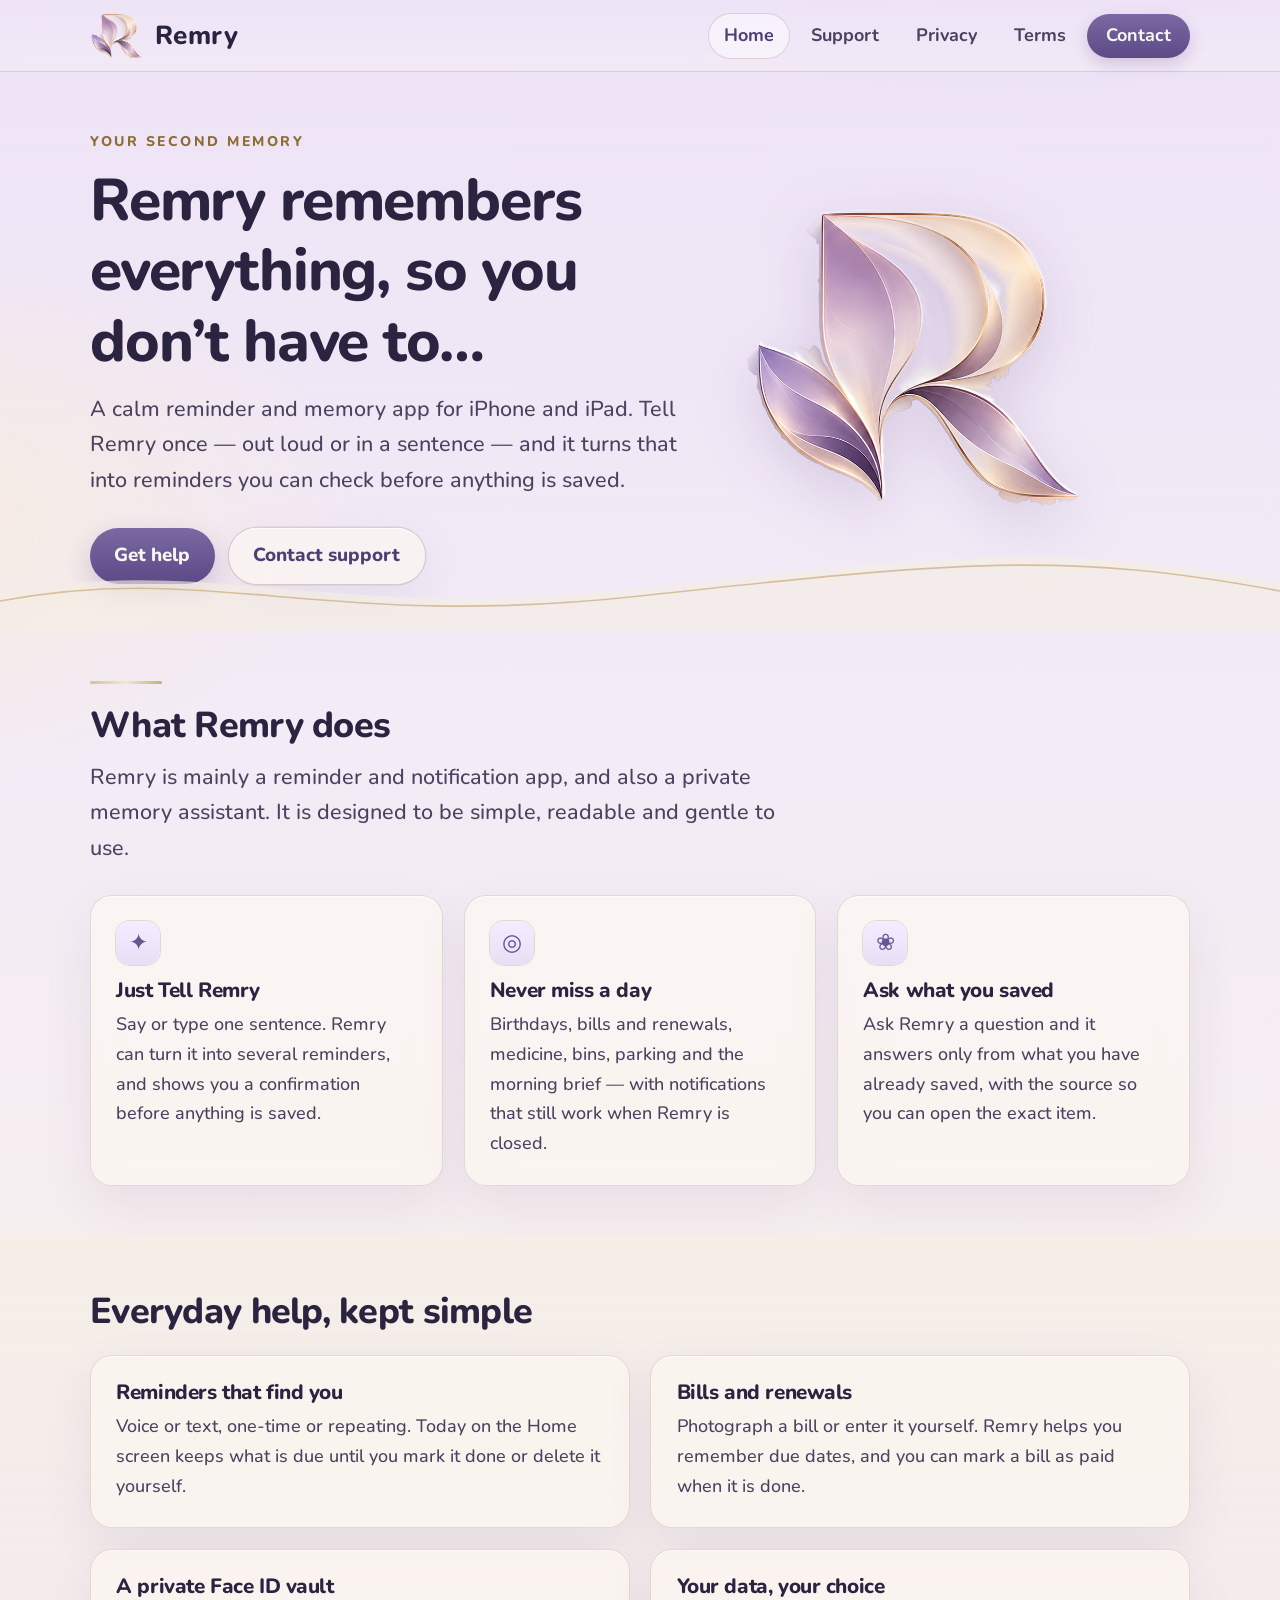
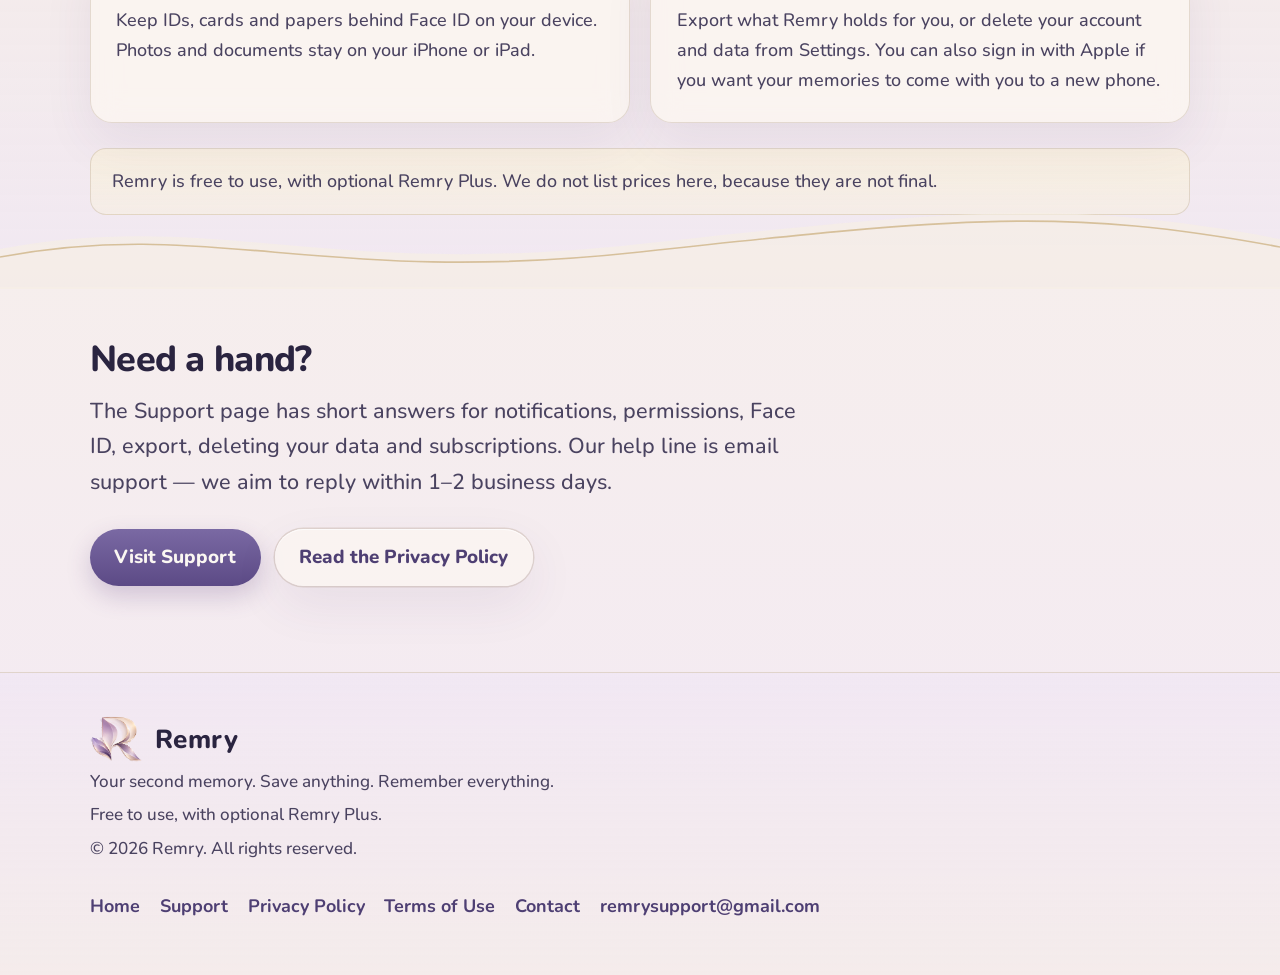
==== index.html @ 2e6df189 "Add the public Remry support website. Home, Support, Privacy Policy, Terms of Use and Contact (email" ====
<!DOCTYPE html>
<html lang="en-AU">
<head>
  <meta charset="utf-8">
  <meta name="viewport" content="width=device-width, initial-scale=1">
  <title>Remry – Your Second Memory</title>
  <meta name="description" content="Remry remembers everything, so you don't have to. A calm iPhone and iPad app for reminders, birthdays, bills and the everyday things you want to keep.">
  <meta name="theme-color" content="#EDE3F6">
  <link rel="canonical" href="https://deepaul781-svg.github.io/remry-site/index.html">
  <link rel="icon" type="image/png" href="assets/favicon.png">
  <link rel="apple-touch-icon" href="assets/apple-touch-icon.png">
  <link rel="preconnect" href="https://fonts.googleapis.com">
  <link rel="preconnect" href="https://fonts.gstatic.com" crossorigin>
  <link href="https://fonts.googleapis.com/css2?family=Nunito:wght@500;600;700;800&display=swap" rel="stylesheet">
  <link rel="stylesheet" href="css/styles.css">
  <meta property="og:type" content="website">
  <meta property="og:title" content="Remry – Your Second Memory">
  <meta property="og:description" content="Remry remembers everything, so you don't have to. A calm iPhone and iPad app for reminders, birthdays, bills and the everyday things you want to keep.">
  <meta property="og:url" content="https://deepaul781-svg.github.io/remry-site/index.html">
  <meta property="og:image" content="https://deepaul781-svg.github.io/remry-site/assets/og.png">
  <meta name="twitter:card" content="summary_large_image">
  
</head>
<body>
  <a class="skip" href="#main">Skip to content</a>
  <header class="site-header">
    <div class="wrap header-inner">
      <a class="brand" href="index.html">
        <img src="assets/logo-mark.png" width="52" height="46" alt="">
        <span>Remry</span>
      </a>
      <nav class="nav" aria-label="Main">
        <a href="index.html" aria-current="page">Home</a>
        <a href="support.html">Support</a>
        <a href="privacy.html">Privacy</a>
        <a href="terms.html">Terms</a>
        <a href="contact.html" class="cta">Contact</a>
      </nav>
    </div>
  </header>

  <main id="main">
    <section class="hero">
      <div class="wrap hero-grid">
        <div>
          <p class="kicker">Your second memory</p>
          <h1>Remry remembers everything, so you don’t have to…</h1>
          <p class="lede">A calm reminder and memory app for iPhone and iPad. Tell Remry once — out loud or in a sentence — and it turns that into reminders you can check before anything is saved.</p>
          <div class="actions">
            <a class="btn btn-primary" href="support.html">Get help</a>
            <a class="btn btn-ghost" href="contact.html">Contact support</a>
          </div>
        </div>
        <img class="hero-logo" src="assets/logo-mark.png" width="340" height="303" alt="The Remry leaf-R logo, in lavender and champagne gold.">
      </div>
    </section>

    <section class="section" aria-labelledby="does">
      <div class="wrap">
        <div class="gold-rule" aria-hidden="true"></div>
        <h2 id="does">What Remry does</h2>
        <p class="lede">Remry is mainly a reminder and notification app, and also a private memory assistant. It is designed to be simple, readable and gentle to use.</p>
        <div class="grid-3">
          <article class="card">
            <div class="icon" aria-hidden="true">✦</div>
            <h3>Just Tell Remry</h3>
            <p>Say or type one sentence. Remry can turn it into several reminders, and shows you a confirmation before anything is saved.</p>
          </article>
          <article class="card">
            <div class="icon" aria-hidden="true">◎</div>
            <h3>Never miss a day</h3>
            <p>Birthdays, bills and renewals, medicine, bins, parking and the morning brief — with notifications that still work when Remry is closed.</p>
          </article>
          <article class="card">
            <div class="icon" aria-hidden="true">❀</div>
            <h3>Ask what you saved</h3>
            <p>Ask Remry a question and it answers only from what you have already saved, with the source so you can open the exact item.</p>
          </article>
        </div>
      </div>
    </section>

    <section class="band" aria-labelledby="everyday">
      <div class="wrap">
        <h2 id="everyday">Everyday help, kept simple</h2>
        <div class="grid-2" style="margin-top:1.2rem">
          <article class="card">
            <h3>Reminders that find you</h3>
            <p>Voice or text, one-time or repeating. Today on the Home screen keeps what is due until you mark it done or delete it yourself.</p>
          </article>
          <article class="card">
            <h3>Bills and renewals</h3>
            <p>Photograph a bill or enter it yourself. Remry helps you remember due dates, and you can mark a bill as paid when it is done.</p>
          </article>
          <article class="card">
            <h3>A private Face ID vault</h3>
            <p>Keep IDs, cards and papers behind Face ID on your device. Photos and documents stay on your iPhone or iPad.</p>
          </article>
          <article class="card">
            <h3>Your data, your choice</h3>
            <p>Export what Remry holds for you, or delete your account and data from Settings. You can also sign in with Apple if you want your memories to come with you to a new phone.</p>
          </article>
        </div>
        <p class="note" style="margin-top:1.4rem">Remry is free to use, with optional Remry Plus. We do not list prices here, because they are not final.</p>
      </div>
    </section>

    <section class="section" aria-labelledby="next">
      <div class="wrap">
        <h2 id="next">Need a hand?</h2>
        <p class="lede">The Support page has short answers for notifications, permissions, Face ID, export, deleting your data and subscriptions. Our help line is email support — we aim to reply within 1–2 business days.</p>
        <div class="actions">
          <a class="btn btn-primary" href="support.html">Visit Support</a>
          <a class="btn btn-ghost" href="privacy.html">Read the Privacy Policy</a>
        </div>
      </div>
    </section>
  </main>
  <footer class="site-footer">
    <div class="wrap footer-inner">
      <div>
        <a class="brand" href="index.html"><img src="assets/logo-mark.png" width="44" height="40" alt=""><span>Remry</span></a>
        <p class="fine">Your second memory. Save anything. Remember everything.</p>
        <p class="fine">Free to use, with optional Remry Plus.</p>
        <p class="fine">&copy; 2026 Remry. All rights reserved.</p>
      </div>
      <nav class="footer-nav" aria-label="Footer">
        <a href="index.html">Home</a>
        <a href="support.html">Support</a>
        <a href="privacy.html">Privacy Policy</a>
        <a href="terms.html">Terms of Use</a>
        <a href="contact.html">Contact</a>
        <a href="mailto:remrysupport@gmail.com">remrysupport@gmail.com</a>
      </nav>
    </div>
  </footer>
</body>
</html>
---- css/styles.css ----
/* Remry support site — light, lavender + champagne, never flat white.
   Large type, generous targets, calm luxury. Font: Nunito. */
:root {
  --ink: #2A2440;
  --ink-soft: #4A4360;
  --muted: #5A5470;
  --brand: #66558F;
  --brand-deep: #4E3F73;
  --brand-soft: #8B7AAD;
  --gold: #8E6D32;
  --gold-bar: #C9AD7A;
  --gold-light: #E8D5AE;
  --lavender: #E6D9F4;
  --lavender-deep: #D4C2EB;
  --champagne: #F6EEE4;
  --card: rgba(252, 247, 242, 0.72);
  --card-strong: rgba(252, 247, 242, 0.9);
  --stroke: rgba(110, 83, 38, 0.16);
  --focus: #66558F;
  --alert: #8A3A3A;
  --ok: #3F6A56;
  --radius: 22px;
  --shadow: 0 18px 50px rgba(80, 50, 120, 0.08), 0 1px 0 rgba(255,255,255,0.7) inset;
  --space: clamp(1.25rem, 3vw, 2.25rem);
  --max: 1100px;
  --measure: 68ch;
  --font: "Nunito", "Segoe UI", "Helvetica Neue", sans-serif;
}

*, *::before, *::after { box-sizing: border-box; }
html { font-size: 112.5%; scroll-behavior: smooth; } /* 18px base */
@media (prefers-reduced-motion: reduce) {
  html { scroll-behavior: auto; }
  *, *::before, *::after { animation: none !important; transition: none !important; }
}
body {
  margin: 0;
  font-family: var(--font);
  font-weight: 500;
  color: var(--ink);
  line-height: 1.65;
  background:
    radial-gradient(1200px 600px at 80% -10%, rgba(226, 210, 245, 0.85), transparent 60%),
    radial-gradient(900px 500px at -10% 20%, rgba(247, 236, 220, 0.9), transparent 55%),
    linear-gradient(180deg, #EDE3F6 0%, #F3EBF6 28%, #F7F0EA 62%, #F3E9F4 100%);
  min-height: 100vh;
  overflow-x: hidden;
}
img { max-width: 100%; height: auto; }
a { color: var(--brand-deep); text-decoration-thickness: 1.5px; text-underline-offset: 3px; }
a:hover { color: var(--gold); }
:focus-visible {
  outline: 3px solid var(--focus);
  outline-offset: 3px;
  border-radius: 8px;
}

.skip {
  position: absolute;
  left: 1rem;
  top: -4rem;
  background: var(--brand);
  color: #FBF7F2;
  padding: 0.7rem 1.1rem;
  border-radius: 12px;
  z-index: 100;
  font-weight: 700;
}
.skip:focus { top: 1rem; }

.wrap { width: min(var(--max), calc(100% - 2 * var(--space))); margin-inline: auto; }

/* Header */
.site-header {
  position: sticky;
  top: 0;
  z-index: 20;
  backdrop-filter: blur(16px);
  -webkit-backdrop-filter: blur(16px);
  background: linear-gradient(180deg, rgba(237, 227, 246, 0.88), rgba(243, 235, 246, 0.78));
  border-bottom: 1px solid var(--stroke);
}
.header-inner {
  display: flex;
  align-items: center;
  justify-content: space-between;
  gap: 1rem;
  padding: 0.7rem 0;
  flex-wrap: wrap;
}
.brand {
  display: flex;
  align-items: center;
  gap: 0.7rem;
  text-decoration: none;
  color: var(--ink);
  font-weight: 800;
  font-size: 1.45rem;
  letter-spacing: 0.02em;
}
.brand img { width: 52px; height: 46px; object-fit: contain; }
.brand:hover { color: var(--brand-deep); }
.nav {
  display: flex;
  flex-wrap: wrap;
  gap: 0.35rem;
  align-items: center;
}
.nav a {
  display: inline-flex;
  align-items: center;
  min-height: 44px;
  padding: 0.35rem 0.85rem;
  text-decoration: none;
  font-weight: 700;
  color: var(--ink-soft);
  border-radius: 999px;
}
.nav a:hover, .nav a[aria-current="page"] {
  background: rgba(255, 255, 255, 0.45);
  color: var(--brand-deep);
  box-shadow: 0 0 0 1px var(--stroke);
}
.nav a.cta {
  background: linear-gradient(180deg, #7A69A3, #5C4A86);
  color: #FBF7F2;
  box-shadow: 0 6px 16px rgba(80, 50, 120, 0.2);
  padding-inline: 1.05rem;
}
.nav a.cta:hover { color: #FFF8EC; }

/* Waves */
.hero, .page-hero {
  position: relative;
  padding: 3.2rem 0 2.6rem;
  overflow: hidden;
}
.hero::after, .page-hero::after, .band::before {
  content: "";
  position: absolute;
  left: 0; right: 0; bottom: -2px;
  height: 90px;
  background: url("data:image/svg+xml;utf8,<svg xmlns='http://www.w3.org/2000/svg' viewBox='0 0 1440 90' preserveAspectRatio='none'><path d='M0 50C240 10 360 80 720 45S1200 0 1440 40V90H0Z' fill='%23F6EEE4' fill-opacity='0.65'/><path d='M0 58C240 18 360 88 720 53S1200 8 1440 48' fill='none' stroke='%23C9AD7A' stroke-opacity='0.7' stroke-width='1.6'/></svg>") center / 100% 100% no-repeat;
  pointer-events: none;
}
.kicker {
  font-weight: 800;
  letter-spacing: 0.18em;
  text-transform: uppercase;
  font-size: 0.78rem;
  color: var(--gold);
  margin: 0 0 0.7rem;
}
h1, h2, h3 { font-weight: 800; line-height: 1.2; color: var(--ink); letter-spacing: -0.02em; }
h1 { font-size: clamp(2.1rem, 4.6vw, 3.4rem); margin: 0 0 0.8rem; }
h2 { font-size: clamp(1.45rem, 3vw, 2rem); margin: 0 0 0.7rem; }
h3 { font-size: 1.15rem; margin: 0 0 0.4rem; }
.lede {
  font-size: 1.2rem;
  color: var(--ink-soft);
  max-width: 40rem;
  margin: 0 0 1.6rem;
}
.hero-grid {
  display: grid;
  grid-template-columns: 1.15fr 0.85fr;
  gap: 2.5rem;
  align-items: center;
}
@media (max-width: 820px) {
  .hero-grid { grid-template-columns: 1fr; }
  .hero-logo { order: -1; justify-self: center; max-width: 240px; }
}

.hero-logo {
  width: min(340px, 80vw);
  filter: drop-shadow(0 18px 30px rgba(90, 60, 130, 0.18));
}

.actions { display: flex; flex-wrap: wrap; gap: 0.8rem; margin-top: 0.4rem; }
.btn {
  display: inline-flex;
  align-items: center;
  justify-content: center;
  min-height: 52px;
  padding: 0.7rem 1.35rem;
  border-radius: 999px;
  font-weight: 800;
  text-decoration: none;
  font-size: 1.05rem;
  border: 0;
  cursor: pointer;
}
.btn-primary {
  background: linear-gradient(180deg, #7A69A3, #5C4A86);
  color: #FBF7F2;
  box-shadow: 0 10px 24px rgba(80, 50, 120, 0.22);
}
.btn-primary:hover { color: #FFF8EC; }
.btn-ghost {
  background: rgba(252, 247, 242, 0.7);
  color: var(--brand-deep);
  box-shadow: 0 0 0 1.5px var(--stroke), var(--shadow);
}
.btn-ghost:hover { color: var(--gold); }

/* Cards & layout */
.section { padding: 2.8rem 0; }
.band {
  position: relative;
  background: linear-gradient(180deg, rgba(246, 238, 228, 0.7), rgba(237, 227, 246, 0.55));
  padding: 3rem 0;
}
.grid-3, .grid-2 {
  display: grid;
  gap: 1.15rem;
}
.grid-3 { grid-template-columns: repeat(3, 1fr); }
.grid-2 { grid-template-columns: repeat(2, 1fr); }
@media (max-width: 860px) {
  .grid-3, .grid-2 { grid-template-columns: 1fr; }
}
.card {
  background: var(--card);
  backdrop-filter: blur(14px);
  -webkit-backdrop-filter: blur(14px);
  border: 1px solid var(--stroke);
  border-radius: var(--radius);
  padding: 1.35rem 1.4rem 1.45rem;
  box-shadow: var(--shadow);
}
.card .icon {
  width: 44px; height: 44px;
  border-radius: 14px;
  display: grid; place-items: center;
  background: linear-gradient(180deg, #F4ECFF, #E8DFF6);
  color: var(--brand);
  font-size: 1.25rem;
  margin-bottom: 0.75rem;
  box-shadow: 0 0 0 1px var(--stroke);
}
.card p { margin: 0; color: var(--ink-soft); }
.gold-rule {
  width: 72px; height: 3px; border-radius: 2px;
  background: linear-gradient(90deg, #D8C19A, #F2E6CC, #C9AD7A);
  margin: 0 0 1.1rem;
}

.prose { max-width: var(--measure); }
.prose p, .prose li { font-size: 1.05rem; }
.prose h2 { margin-top: 2.2rem; }
.prose h3 { margin-top: 1.5rem; }
.prose ul { padding-left: 1.2rem; }
.prose li + li { margin-top: 0.35rem; }
.note {
  background: linear-gradient(180deg, rgba(248, 239, 220, 0.8), rgba(246, 238, 228, 0.7));
  border: 1px solid var(--stroke);
  border-radius: 16px;
  padding: 1rem 1.15rem;
  color: var(--ink-soft);
}

/* FAQ */
.faq { display: grid; gap: 0.8rem; }
details.faq-item {
  background: var(--card);
  border: 1px solid var(--stroke);
  border-radius: 18px;
  box-shadow: var(--shadow);
  padding: 0.2rem 0.3rem;
}
details.faq-item summary {
  cursor: pointer;
  list-style: none;
  font-weight: 800;
  font-size: 1.12rem;
  min-height: 56px;
  display: flex;
  align-items: center;
  justify-content: space-between;
  gap: 1rem;
  padding: 0.85rem 1rem;
  color: var(--ink);
}
details.faq-item summary::-webkit-details-marker { display: none; }
details.faq-item summary::after {
  content: "+";
  flex: none;
  width: 32px; height: 32px;
  border-radius: 50%;
  display: grid; place-items: center;
  background: rgba(102, 85, 143, 0.1);
  color: var(--brand-deep);
  font-size: 1.3rem;
  font-weight: 700;
}
details.faq-item[open] summary::after { content: "–"; }
.faq-body { padding: 0 1rem 1.15rem; color: var(--ink-soft); max-width: 70ch; }
.faq-body p:first-child { margin-top: 0; }

/* Contact */
.contact-card {
  display: grid;
  gap: 0.4rem;
  padding: 1.6rem 1.7rem;
}
.email {
  font-size: 1.35rem;
  font-weight: 800;
  color: var(--brand-deep);
  word-break: break-word;
}
.meta { color: var(--muted); font-weight: 600; }

/* Footer */
.site-footer {
  margin-top: 2rem;
  padding: 2.4rem 0 2.6rem;
  border-top: 1px solid var(--stroke);
  background: linear-gradient(180deg, rgba(237, 227, 246, 0.4), rgba(246, 238, 228, 0.55));
  color: var(--ink-soft);
}
.footer-inner {
  display: flex;
  flex-wrap: wrap;
  justify-content: space-between;
  gap: 1.2rem;
  align-items: flex-start;
}
.footer-nav { display: flex; flex-wrap: wrap; gap: 0.3rem 1.1rem; }
.footer-nav a { min-height: 44px; display: inline-flex; align-items: center; font-weight: 700; text-decoration: none; }
.fine { font-size: 0.95rem; margin: 0.3rem 0 0; max-width: 40rem; }

.toc { display: grid; gap: 0.35rem; margin: 1rem 0 1.6rem; }
.toc a { font-weight: 700; }

table {
  width: 100%;
  border-collapse: collapse;
  background: var(--card);
  border-radius: 16px;
  overflow: hidden;
  box-shadow: var(--shadow);
}
th, td {
  text-align: left;
  padding: 0.75rem 0.9rem;
  border-bottom: 1px solid var(--stroke);
  vertical-align: top;
}
th { font-size: 0.9rem; letter-spacing: 0.04em; text-transform: uppercase; color: var(--gold); }
@media (max-width: 700px) {
  table, thead, tbody, th, td, tr { display: block; }
  th { padding-bottom: 0.2rem; }
  tr { padding: 0.6rem 0; border-bottom: 1px solid var(--stroke); }
}

@media (max-width: 720px) {
  .header-inner { flex-direction: column; align-items: stretch; gap: 0.4rem; }
  .brand { align-self: center; }
  .nav { justify-content: center; }
}
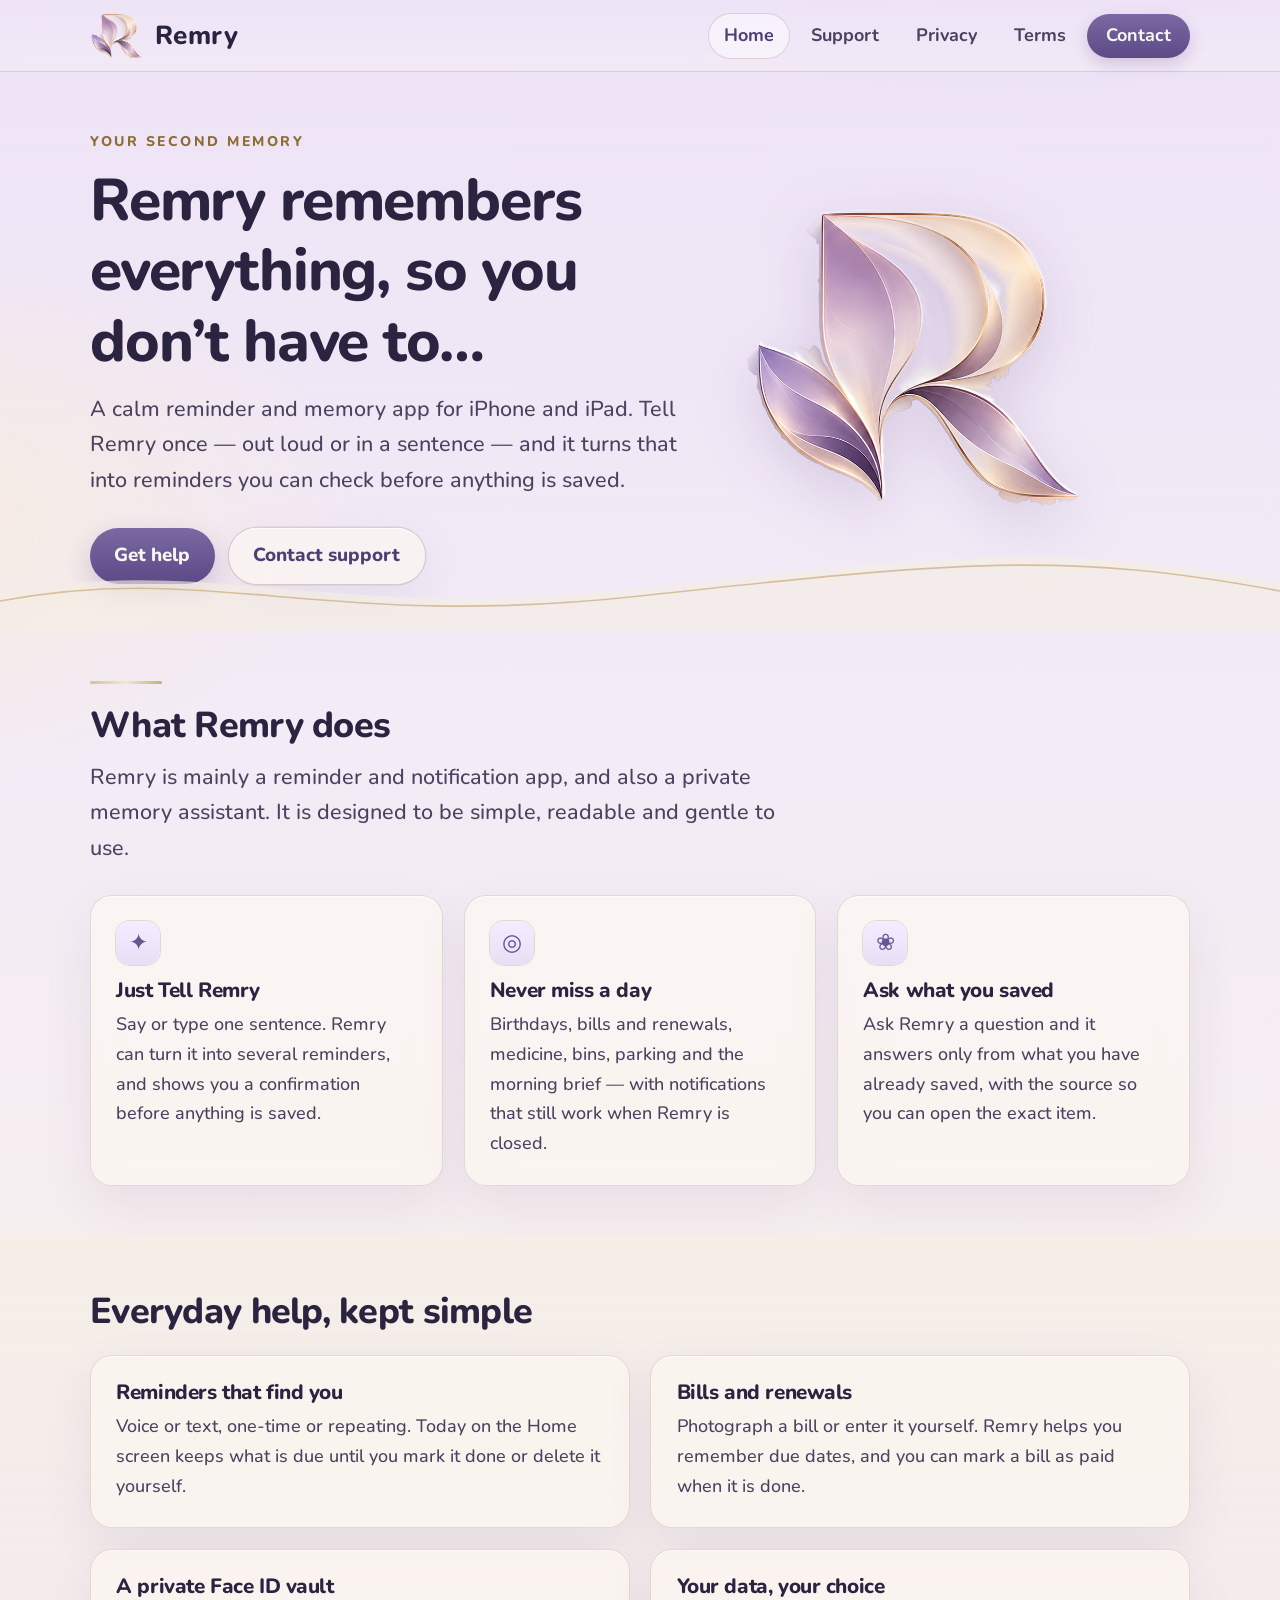
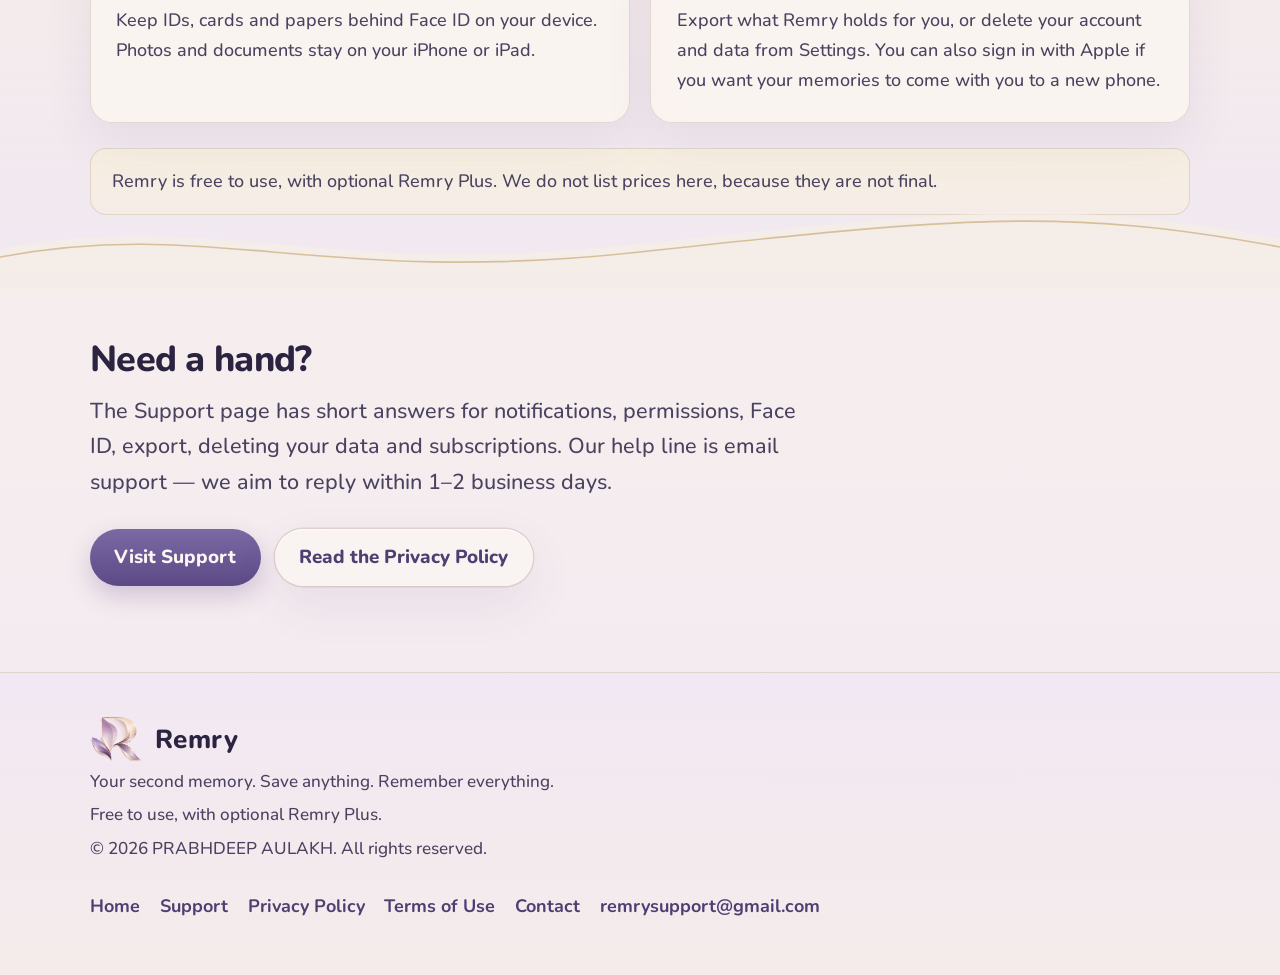
==== commit 88d315a7: "Name Prabhdeep Aulakh as Remry’s legal operator in the Privacy Policy, Terms and site footer." ====
--- a/index.html
+++ b/index.html
@@ -122,7 +122,7 @@
         <a class="brand" href="index.html"><img src="assets/logo-mark.png" width="44" height="40" alt=""><span>Remry</span></a>
         <p class="fine">Your second memory. Save anything. Remember everything.</p>
         <p class="fine">Free to use, with optional Remry Plus.</p>
-        <p class="fine">&copy; 2026 Remry. All rights reserved.</p>
+        <p class="fine">&copy; 2026 PRABHDEEP AULAKH. All rights reserved.</p>
       </div>
       <nav class="footer-nav" aria-label="Footer">
         <a href="index.html">Home</a>
